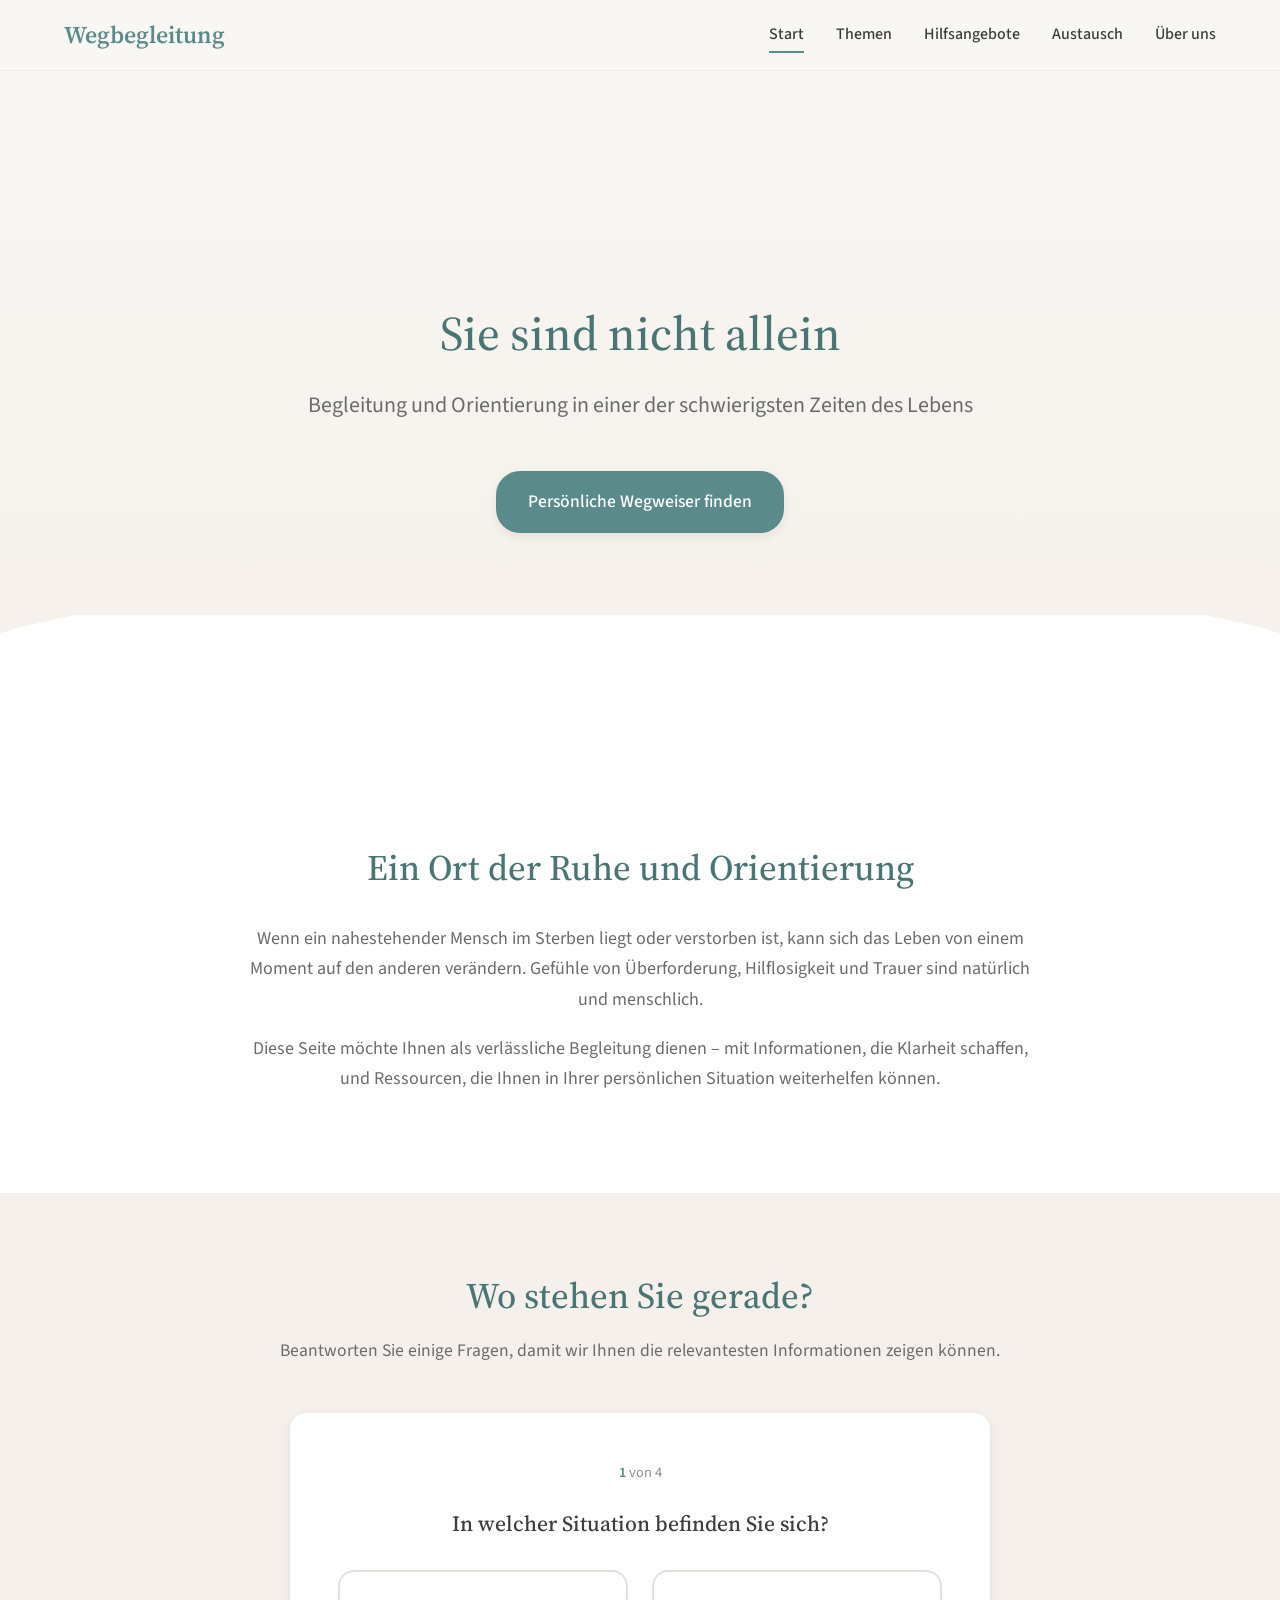
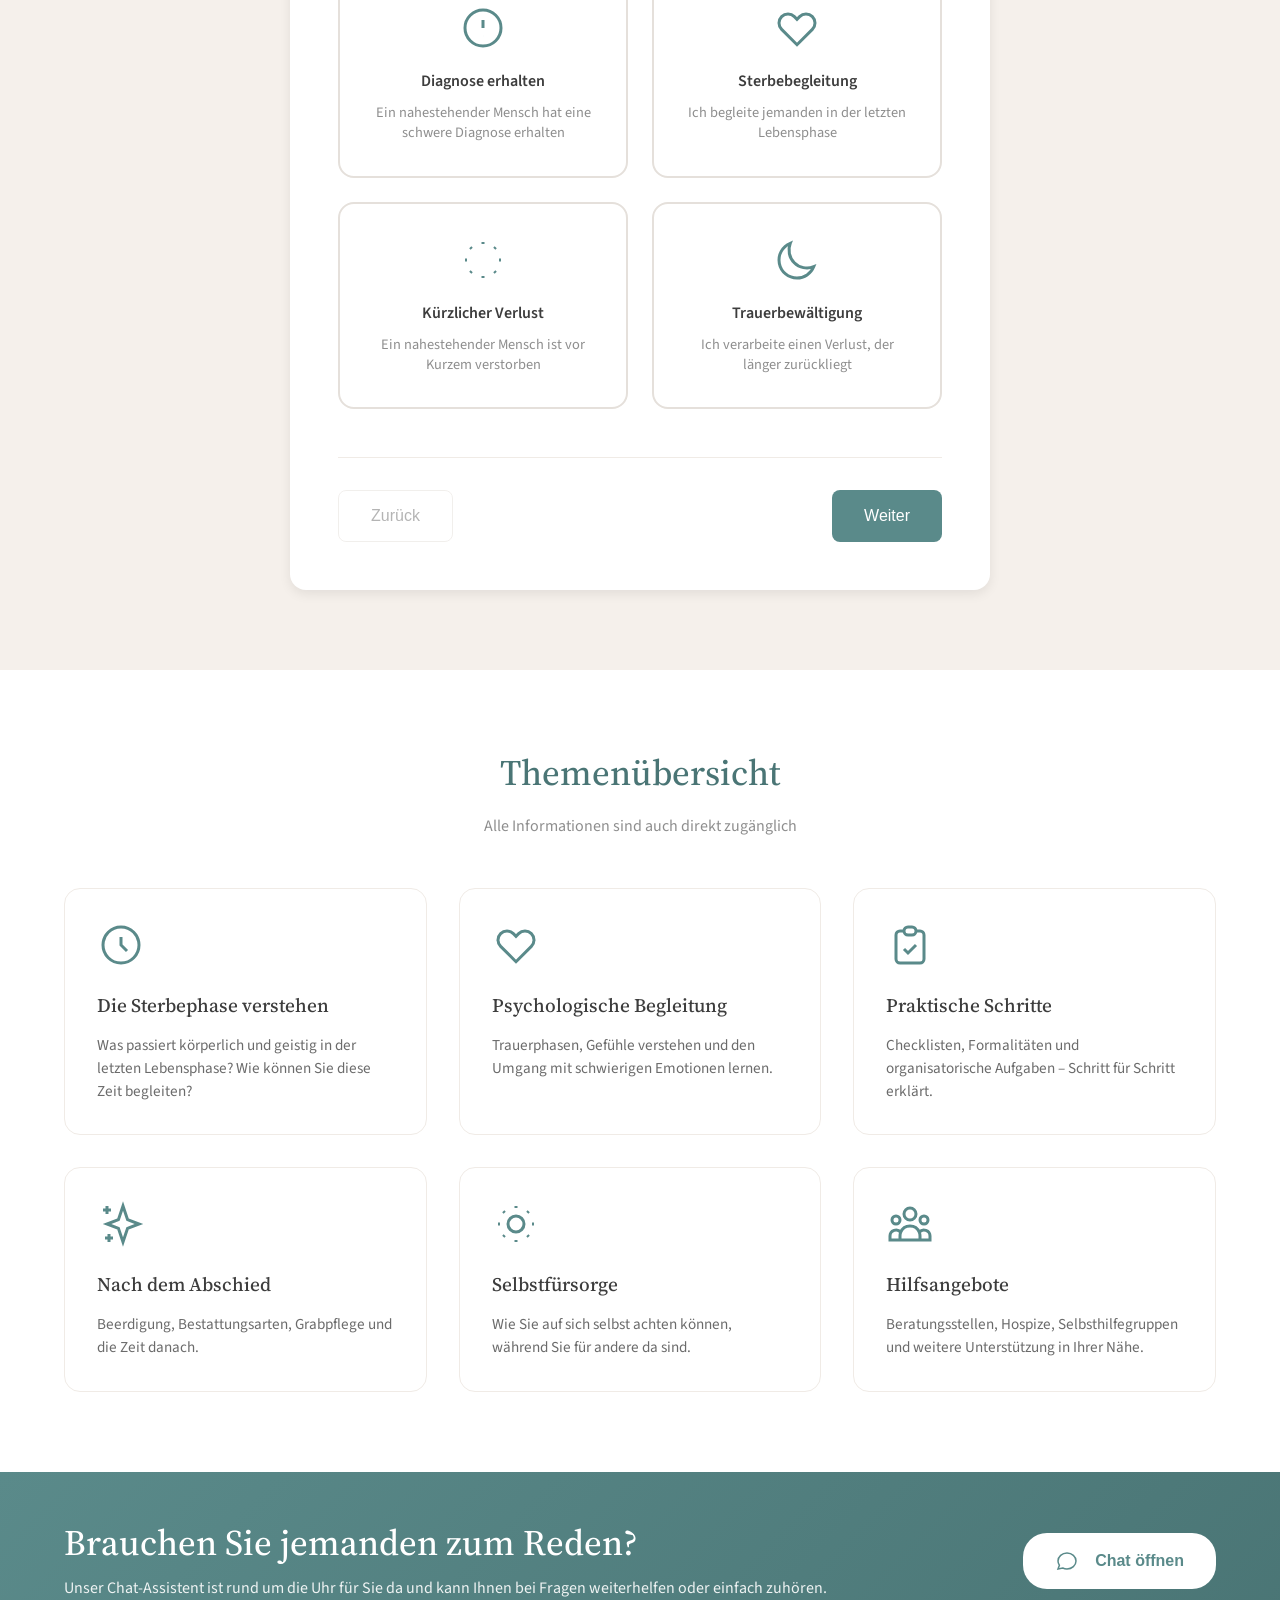
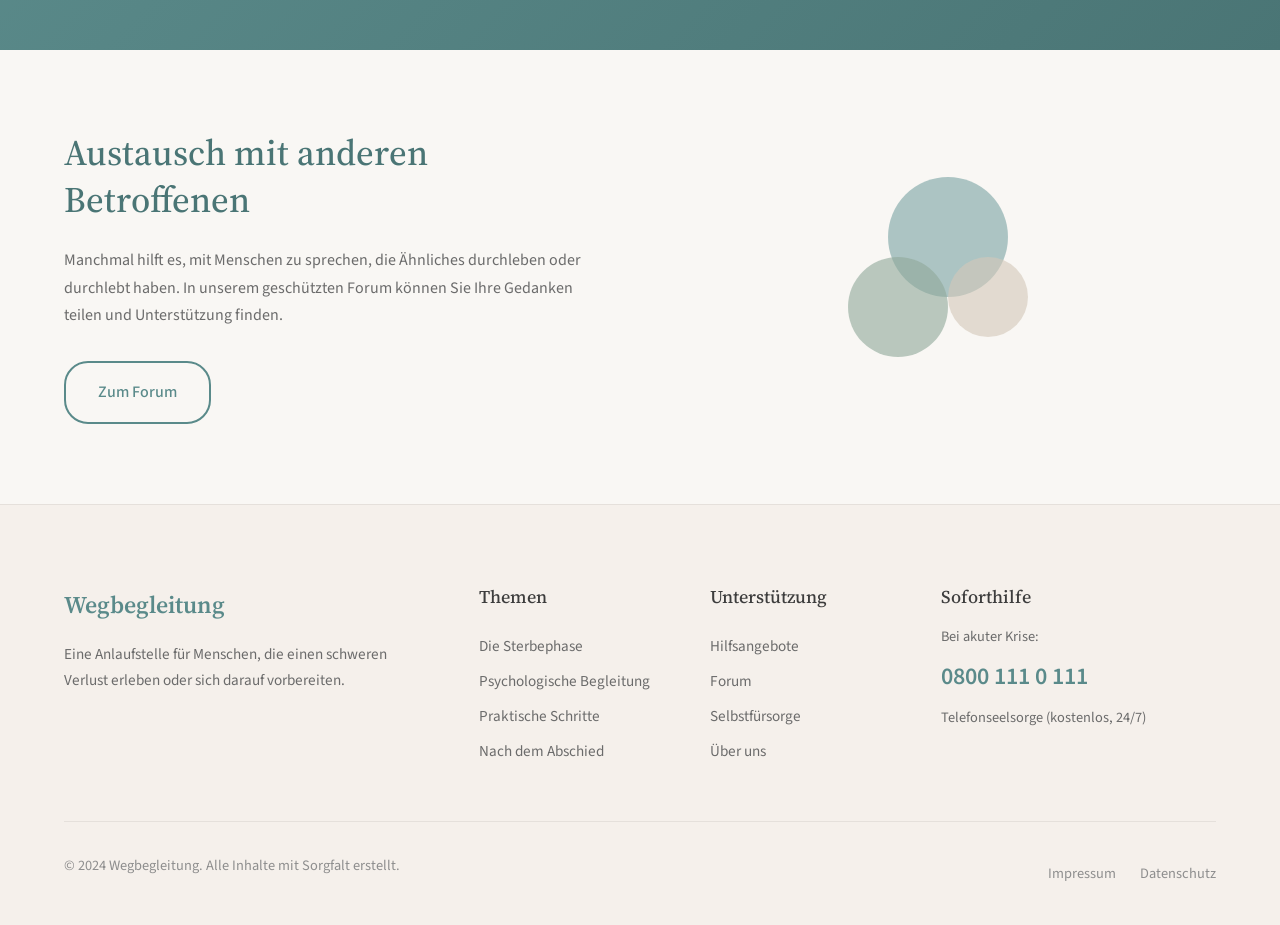
==== index.html @ 27ac0bc0 "Implementiere Wegbegleitung - Informationsportal für Trauer und Sterbebegleitung Erstelle vollständi" ====
<!DOCTYPE html>
<html lang="de">
<head>
    <meta charset="UTF-8">
    <meta name="viewport" content="width=device-width, initial-scale=1.0">
    <title>Wegbegleitung - Unterstützung in Zeiten des Abschieds</title>
    <link rel="stylesheet" href="css/style.css">
    <link rel="preconnect" href="https://fonts.googleapis.com">
    <link rel="preconnect" href="https://fonts.gstatic.com" crossorigin>
    <link href="https://fonts.googleapis.com/css2?family=Source+Sans+3:wght@300;400;500;600&family=Source+Serif+4:wght@400;500;600&display=swap" rel="stylesheet">
</head>
<body>
    <!-- Navigation -->
    <nav class="main-nav" id="mainNav">
        <div class="nav-container">
            <a href="index.html" class="nav-logo">
                <span class="logo-text">Wegbegleitung</span>
            </a>
            <button class="nav-toggle" id="navToggle" aria-label="Menü öffnen">
                <span></span>
                <span></span>
                <span></span>
            </button>
            <ul class="nav-menu" id="navMenu">
                <li><a href="index.html" class="active">Start</a></li>
                <li class="dropdown">
                    <a href="#" class="dropdown-toggle">Themen</a>
                    <ul class="dropdown-menu">
                        <li><a href="pages/sterbephase.html">Die Sterbephase verstehen</a></li>
                        <li><a href="pages/psychologie.html">Psychologische Begleitung</a></li>
                        <li><a href="pages/praktisches.html">Praktische Schritte</a></li>
                        <li><a href="pages/nach-dem-tod.html">Nach dem Abschied</a></li>
                        <li><a href="pages/selbstfuersorge.html">Selbstfürsorge</a></li>
                    </ul>
                </li>
                <li><a href="pages/ressourcen.html">Hilfsangebote</a></li>
                <li><a href="pages/forum.html">Austausch</a></li>
                <li><a href="pages/ueber-uns.html">Über uns</a></li>
            </ul>
        </div>
    </nav>

    <!-- Hero Section -->
    <header class="hero">
        <div class="hero-content">
            <h1>Sie sind nicht allein</h1>
            <p class="hero-subtitle">Begleitung und Orientierung in einer der schwierigsten Zeiten des Lebens</p>
            <a href="#fragebogen" class="cta-button">Persönliche Wegweiser finden</a>
        </div>
        <div class="hero-visual">
            <div class="gentle-wave"></div>
        </div>
    </header>

    <!-- Introduction -->
    <section class="intro-section">
        <div class="container">
            <div class="intro-content">
                <h2>Ein Ort der Ruhe und Orientierung</h2>
                <p>
                    Wenn ein nahestehender Mensch im Sterben liegt oder verstorben ist,
                    kann sich das Leben von einem Moment auf den anderen verändern.
                    Gefühle von Überforderung, Hilflosigkeit und Trauer sind natürlich und menschlich.
                </p>
                <p>
                    Diese Seite möchte Ihnen als verlässliche Begleitung dienen –
                    mit Informationen, die Klarheit schaffen, und Ressourcen,
                    die Ihnen in Ihrer persönlichen Situation weiterhelfen können.
                </p>
            </div>
        </div>
    </section>

    <!-- Questionnaire Section -->
    <section class="questionnaire-section" id="fragebogen">
        <div class="container">
            <div class="questionnaire-intro">
                <h2>Wo stehen Sie gerade?</h2>
                <p>Beantworten Sie einige Fragen, damit wir Ihnen die relevantesten Informationen zeigen können.</p>
            </div>

            <div class="questionnaire-container">
                <form id="needsQuestionnaire" class="questionnaire">
                    <!-- Step 1: Current Situation -->
                    <div class="question-step active" data-step="1">
                        <div class="step-indicator">
                            <span class="current">1</span> von <span class="total">4</span>
                        </div>
                        <h3>In welcher Situation befinden Sie sich?</h3>
                        <div class="options-grid">
                            <label class="option-card">
                                <input type="radio" name="situation" value="diagnosis" required>
                                <span class="option-content">
                                    <span class="option-icon">
                                        <svg viewBox="0 0 24 24" fill="none" stroke="currentColor" stroke-width="1.5">
                                            <path d="M12 8v4m0 4h.01M21 12a9 9 0 11-18 0 9 9 0 0118 0z"/>
                                        </svg>
                                    </span>
                                    <span class="option-title">Diagnose erhalten</span>
                                    <span class="option-desc">Ein nahestehender Mensch hat eine schwere Diagnose erhalten</span>
                                </span>
                            </label>
                            <label class="option-card">
                                <input type="radio" name="situation" value="dying">
                                <span class="option-content">
                                    <span class="option-icon">
                                        <svg viewBox="0 0 24 24" fill="none" stroke="currentColor" stroke-width="1.5">
                                            <path d="M4.318 6.318a4.5 4.5 0 000 6.364L12 20.364l7.682-7.682a4.5 4.5 0 00-6.364-6.364L12 7.636l-1.318-1.318a4.5 4.5 0 00-6.364 0z"/>
                                        </svg>
                                    </span>
                                    <span class="option-title">Sterbebegleitung</span>
                                    <span class="option-desc">Ich begleite jemanden in der letzten Lebensphase</span>
                                </span>
                            </label>
                            <label class="option-card">
                                <input type="radio" name="situation" value="recent-death">
                                <span class="option-content">
                                    <span class="option-icon">
                                        <svg viewBox="0 0 24 24" fill="none" stroke="currentColor" stroke-width="1.5">
                                            <path d="M12 3v1m0 16v1m9-9h-1M4 12H3m15.364 6.364l-.707-.707M6.343 6.343l-.707-.707m12.728 0l-.707.707M6.343 17.657l-.707.707"/>
                                        </svg>
                                    </span>
                                    <span class="option-title">Kürzlicher Verlust</span>
                                    <span class="option-desc">Ein nahestehender Mensch ist vor Kurzem verstorben</span>
                                </span>
                            </label>
                            <label class="option-card">
                                <input type="radio" name="situation" value="grief">
                                <span class="option-content">
                                    <span class="option-icon">
                                        <svg viewBox="0 0 24 24" fill="none" stroke="currentColor" stroke-width="1.5">
                                            <path d="M20.354 15.354A9 9 0 018.646 3.646 9.003 9.003 0 0012 21a9.003 9.003 0 008.354-5.646z"/>
                                        </svg>
                                    </span>
                                    <span class="option-title">Trauerbewältigung</span>
                                    <span class="option-desc">Ich verarbeite einen Verlust, der länger zurückliegt</span>
                                </span>
                            </label>
                        </div>
                    </div>

                    <!-- Step 2: Relationship -->
                    <div class="question-step" data-step="2">
                        <div class="step-indicator">
                            <span class="current">2</span> von <span class="total">4</span>
                        </div>
                        <h3>In welcher Beziehung stehen oder standen Sie zu der Person?</h3>
                        <div class="options-list">
                            <label class="option-item">
                                <input type="radio" name="relationship" value="parent" required>
                                <span>Elternteil</span>
                            </label>
                            <label class="option-item">
                                <input type="radio" name="relationship" value="partner">
                                <span>Partner/Partnerin</span>
                            </label>
                            <label class="option-item">
                                <input type="radio" name="relationship" value="child">
                                <span>Kind</span>
                            </label>
                            <label class="option-item">
                                <input type="radio" name="relationship" value="sibling">
                                <span>Geschwister</span>
                            </label>
                            <label class="option-item">
                                <input type="radio" name="relationship" value="friend">
                                <span>Freund/Freundin</span>
                            </label>
                            <label class="option-item">
                                <input type="radio" name="relationship" value="other">
                                <span>Andere Beziehung</span>
                            </label>
                        </div>
                    </div>

                    <!-- Step 3: Needs -->
                    <div class="question-step" data-step="3">
                        <div class="step-indicator">
                            <span class="current">3</span> von <span class="total">4</span>
                        </div>
                        <h3>Was beschäftigt Sie am meisten?</h3>
                        <p class="question-hint">Mehrfachauswahl möglich</p>
                        <div class="options-list">
                            <label class="option-item checkbox">
                                <input type="checkbox" name="needs" value="understanding">
                                <span>Ich möchte verstehen, was medizinisch passiert</span>
                            </label>
                            <label class="option-item checkbox">
                                <input type="checkbox" name="needs" value="emotional">
                                <span>Ich brauche emotionale Unterstützung</span>
                            </label>
                            <label class="option-item checkbox">
                                <input type="checkbox" name="needs" value="practical">
                                <span>Ich suche praktische Informationen (Formalitäten, Organisation)</span>
                            </label>
                            <label class="option-item checkbox">
                                <input type="checkbox" name="needs" value="communication">
                                <span>Ich weiß nicht, wie ich mit anderen darüber sprechen soll</span>
                            </label>
                            <label class="option-item checkbox">
                                <input type="checkbox" name="needs" value="self-care">
                                <span>Ich vergesse, auf mich selbst zu achten</span>
                            </label>
                            <label class="option-item checkbox">
                                <input type="checkbox" name="needs" value="resources">
                                <span>Ich suche professionelle Hilfsangebote</span>
                            </label>
                        </div>
                    </div>

                    <!-- Step 4: Support Preference -->
                    <div class="question-step" data-step="4">
                        <div class="step-indicator">
                            <span class="current">4</span> von <span class="total">4</span>
                        </div>
                        <h3>Wie möchten Sie Unterstützung erhalten?</h3>
                        <div class="options-list">
                            <label class="option-item">
                                <input type="radio" name="support-type" value="reading" required>
                                <span>Ich lese lieber in Ruhe für mich</span>
                            </label>
                            <label class="option-item">
                                <input type="radio" name="support-type" value="exchange">
                                <span>Ich möchte mich mit anderen Betroffenen austauschen</span>
                            </label>
                            <label class="option-item">
                                <input type="radio" name="support-type" value="professional">
                                <span>Ich suche professionelle Beratung</span>
                            </label>
                            <label class="option-item">
                                <input type="radio" name="support-type" value="mixed">
                                <span>Eine Mischung aus allem</span>
                            </label>
                        </div>
                    </div>

                    <!-- Navigation Buttons -->
                    <div class="questionnaire-nav">
                        <button type="button" class="btn-prev" id="prevBtn" disabled>Zurück</button>
                        <button type="button" class="btn-next" id="nextBtn">Weiter</button>
                        <button type="submit" class="btn-submit" id="submitBtn" style="display: none;">Ergebnisse anzeigen</button>
                    </div>
                </form>

                <!-- Results Preview -->
                <div class="questionnaire-results" id="questionnaireResults" style="display: none;">
                    <h3>Ihre persönlichen Empfehlungen</h3>
                    <div class="results-content" id="resultsContent">
                        <!-- Filled by JavaScript -->
                    </div>
                    <button class="btn-restart" id="restartBtn">Fragebogen erneut starten</button>
                </div>
            </div>
        </div>
    </section>

    <!-- Quick Access Topics -->
    <section class="topics-section">
        <div class="container">
            <h2>Themenübersicht</h2>
            <p class="section-intro">Alle Informationen sind auch direkt zugänglich</p>

            <div class="topics-grid">
                <a href="pages/sterbephase.html" class="topic-card">
                    <div class="topic-icon">
                        <svg viewBox="0 0 24 24" fill="none" stroke="currentColor" stroke-width="1.5">
                            <path d="M12 8v4l3 3m6-3a9 9 0 11-18 0 9 9 0 0118 0z"/>
                        </svg>
                    </div>
                    <h3>Die Sterbephase verstehen</h3>
                    <p>Was passiert körperlich und geistig in der letzten Lebensphase? Wie können Sie diese Zeit begleiten?</p>
                </a>

                <a href="pages/psychologie.html" class="topic-card">
                    <div class="topic-icon">
                        <svg viewBox="0 0 24 24" fill="none" stroke="currentColor" stroke-width="1.5">
                            <path d="M4.318 6.318a4.5 4.5 0 000 6.364L12 20.364l7.682-7.682a4.5 4.5 0 00-6.364-6.364L12 7.636l-1.318-1.318a4.5 4.5 0 00-6.364 0z"/>
                        </svg>
                    </div>
                    <h3>Psychologische Begleitung</h3>
                    <p>Trauerphasen, Gefühle verstehen und den Umgang mit schwierigen Emotionen lernen.</p>
                </a>

                <a href="pages/praktisches.html" class="topic-card">
                    <div class="topic-icon">
                        <svg viewBox="0 0 24 24" fill="none" stroke="currentColor" stroke-width="1.5">
                            <path d="M9 5H7a2 2 0 00-2 2v12a2 2 0 002 2h10a2 2 0 002-2V7a2 2 0 00-2-2h-2M9 5a2 2 0 002 2h2a2 2 0 002-2M9 5a2 2 0 012-2h2a2 2 0 012 2m-6 9l2 2 4-4"/>
                        </svg>
                    </div>
                    <h3>Praktische Schritte</h3>
                    <p>Checklisten, Formalitäten und organisatorische Aufgaben – Schritt für Schritt erklärt.</p>
                </a>

                <a href="pages/nach-dem-tod.html" class="topic-card">
                    <div class="topic-icon">
                        <svg viewBox="0 0 24 24" fill="none" stroke="currentColor" stroke-width="1.5">
                            <path d="M5 3v4M3 5h4M6 17v4m-2-2h4m5-16l2.286 6.857L21 12l-5.714 2.143L13 21l-2.286-6.857L5 12l5.714-2.143L13 3z"/>
                        </svg>
                    </div>
                    <h3>Nach dem Abschied</h3>
                    <p>Beerdigung, Bestattungsarten, Grabpflege und die Zeit danach.</p>
                </a>

                <a href="pages/selbstfuersorge.html" class="topic-card">
                    <div class="topic-icon">
                        <svg viewBox="0 0 24 24" fill="none" stroke="currentColor" stroke-width="1.5">
                            <path d="M12 3v1m0 16v1m9-9h-1M4 12H3m15.364 6.364l-.707-.707M6.343 6.343l-.707-.707m12.728 0l-.707.707M6.343 17.657l-.707.707M16 12a4 4 0 11-8 0 4 4 0 018 0z"/>
                        </svg>
                    </div>
                    <h3>Selbstfürsorge</h3>
                    <p>Wie Sie auf sich selbst achten können, während Sie für andere da sind.</p>
                </a>

                <a href="pages/ressourcen.html" class="topic-card">
                    <div class="topic-icon">
                        <svg viewBox="0 0 24 24" fill="none" stroke="currentColor" stroke-width="1.5">
                            <path d="M17 20h5v-2a3 3 0 00-5.356-1.857M17 20H7m10 0v-2c0-.656-.126-1.283-.356-1.857M7 20H2v-2a3 3 0 015.356-1.857M7 20v-2c0-.656.126-1.283.356-1.857m0 0a5.002 5.002 0 019.288 0M15 7a3 3 0 11-6 0 3 3 0 016 0zm6 3a2 2 0 11-4 0 2 2 0 014 0zM7 10a2 2 0 11-4 0 2 2 0 014 0z"/>
                        </svg>
                    </div>
                    <h3>Hilfsangebote</h3>
                    <p>Beratungsstellen, Hospize, Selbsthilfegruppen und weitere Unterstützung in Ihrer Nähe.</p>
                </a>
            </div>
        </div>
    </section>

    <!-- Support Banner -->
    <section class="support-banner">
        <div class="container">
            <div class="banner-content">
                <div class="banner-text">
                    <h2>Brauchen Sie jemanden zum Reden?</h2>
                    <p>Unser Chat-Assistent ist rund um die Uhr für Sie da und kann Ihnen bei Fragen weiterhelfen oder einfach zuhören.</p>
                </div>
                <button class="chat-trigger" id="openChat">
                    <svg viewBox="0 0 24 24" fill="none" stroke="currentColor" stroke-width="1.5">
                        <path d="M8 12h.01M12 12h.01M16 12h.01M21 12c0 4.418-4.03 8-9 8a9.863 9.863 0 01-4.255-.949L3 20l1.395-3.72C3.512 15.042 3 13.574 3 12c0-4.418 4.03-8 9-8s9 3.582 9 8z"/>
                    </svg>
                    Chat öffnen
                </button>
            </div>
        </div>
    </section>

    <!-- Community Section -->
    <section class="community-section">
        <div class="container">
            <div class="community-content">
                <div class="community-text">
                    <h2>Austausch mit anderen Betroffenen</h2>
                    <p>
                        Manchmal hilft es, mit Menschen zu sprechen, die Ähnliches durchleben oder durchlebt haben.
                        In unserem geschützten Forum können Sie Ihre Gedanken teilen und Unterstützung finden.
                    </p>
                    <a href="pages/forum.html" class="btn-secondary">Zum Forum</a>
                </div>
                <div class="community-visual">
                    <div class="visual-circles">
                        <div class="circle c1"></div>
                        <div class="circle c2"></div>
                        <div class="circle c3"></div>
                    </div>
                </div>
            </div>
        </div>
    </section>

    <!-- Footer -->
    <footer class="main-footer">
        <div class="container">
            <div class="footer-grid">
                <div class="footer-brand">
                    <span class="footer-logo">Wegbegleitung</span>
                    <p>Eine Anlaufstelle für Menschen, die einen schweren Verlust erleben oder sich darauf vorbereiten.</p>
                </div>
                <div class="footer-links">
                    <h4>Themen</h4>
                    <ul>
                        <li><a href="pages/sterbephase.html">Die Sterbephase</a></li>
                        <li><a href="pages/psychologie.html">Psychologische Begleitung</a></li>
                        <li><a href="pages/praktisches.html">Praktische Schritte</a></li>
                        <li><a href="pages/nach-dem-tod.html">Nach dem Abschied</a></li>
                    </ul>
                </div>
                <div class="footer-links">
                    <h4>Unterstützung</h4>
                    <ul>
                        <li><a href="pages/ressourcen.html">Hilfsangebote</a></li>
                        <li><a href="pages/forum.html">Forum</a></li>
                        <li><a href="pages/selbstfuersorge.html">Selbstfürsorge</a></li>
                        <li><a href="pages/ueber-uns.html">Über uns</a></li>
                    </ul>
                </div>
                <div class="footer-emergency">
                    <h4>Soforthilfe</h4>
                    <p>Bei akuter Krise:</p>
                    <a href="tel:08001110111" class="emergency-number">0800 111 0 111</a>
                    <p class="emergency-note">Telefonseelsorge (kostenlos, 24/7)</p>
                </div>
            </div>
            <div class="footer-bottom">
                <p>&copy; 2024 Wegbegleitung. Alle Inhalte mit Sorgfalt erstellt.</p>
                <div class="footer-legal">
                    <a href="pages/impressum.html">Impressum</a>
                    <a href="pages/datenschutz.html">Datenschutz</a>
                </div>
            </div>
        </div>
    </footer>

    <!-- Chat Widget -->
    <div class="chat-widget" id="chatWidget">
        <div class="chat-header">
            <span>Chat-Assistenz</span>
            <button class="chat-close" id="closeChat">&times;</button>
        </div>
        <div class="chat-messages" id="chatMessages">
            <div class="chat-message bot">
                <p>Willkommen. Ich bin hier, um Ihnen zu helfen. Sie können mir Fragen stellen oder einfach erzählen, was Sie beschäftigt.</p>
            </div>
        </div>
        <div class="chat-input-area">
            <input type="text" id="chatInput" placeholder="Schreiben Sie hier..." aria-label="Nachricht eingeben">
            <button id="sendMessage" aria-label="Nachricht senden">
                <svg viewBox="0 0 24 24" fill="none" stroke="currentColor" stroke-width="2">
                    <path d="M22 2L11 13M22 2l-7 20-4-9-9-4 20-7z"/>
                </svg>
            </button>
        </div>
    </div>

    <script src="js/main.js"></script>
</body>
</html>
---- css/style.css ----
/* ==========================================
   Wegbegleitung - Stylesheet
   Eine beruhigende, klare Ästhetik
   ========================================== */

/* CSS Custom Properties */
:root {
    /* Colors - Warm, calming palette */
    --color-bg: #F9F7F4;
    --color-bg-warm: #F5F0EB;
    --color-bg-section: #FFFFFF;

    --color-primary: #5A8A8A;
    --color-primary-light: #7BA3A3;
    --color-primary-dark: #4A7575;

    --color-secondary: #E8E0D5;
    --color-secondary-dark: #D4C9BA;

    --color-accent: #8FA89A;
    --color-accent-light: #A8BDB0;

    --color-text: #3D3D3D;
    --color-text-light: #6B6B6B;
    --color-text-muted: #8E8E8E;

    --color-border: #E5E0DB;
    --color-border-light: #F0EBE6;

    /* Typography */
    --font-sans: 'Source Sans 3', -apple-system, BlinkMacSystemFont, sans-serif;
    --font-serif: 'Source Serif 4', Georgia, serif;

    /* Spacing */
    --spacing-xs: 0.5rem;
    --spacing-sm: 1rem;
    --spacing-md: 1.5rem;
    --spacing-lg: 2rem;
    --spacing-xl: 3rem;
    --spacing-2xl: 5rem;

    /* Border radius */
    --radius-sm: 4px;
    --radius-md: 8px;
    --radius-lg: 16px;
    --radius-xl: 24px;

    /* Shadows */
    --shadow-sm: 0 1px 3px rgba(0,0,0,0.08);
    --shadow-md: 0 4px 12px rgba(0,0,0,0.08);
    --shadow-lg: 0 8px 24px rgba(0,0,0,0.1);

    /* Transitions */
    --transition-fast: 150ms ease;
    --transition-base: 250ms ease;
    --transition-slow: 400ms ease;
}

/* Reset & Base */
*, *::before, *::after {
    box-sizing: border-box;
    margin: 0;
    padding: 0;
}

html {
    scroll-behavior: smooth;
    font-size: 16px;
}

body {
    font-family: var(--font-sans);
    font-weight: 400;
    line-height: 1.7;
    color: var(--color-text);
    background-color: var(--color-bg);
    -webkit-font-smoothing: antialiased;
    -moz-osx-font-smoothing: grayscale;
}

/* Typography */
h1, h2, h3, h4, h5, h6 {
    font-family: var(--font-serif);
    font-weight: 500;
    line-height: 1.3;
    color: var(--color-text);
}

h1 { font-size: clamp(2rem, 5vw, 3rem); }
h2 { font-size: clamp(1.5rem, 4vw, 2.25rem); }
h3 { font-size: clamp(1.25rem, 3vw, 1.5rem); }
h4 { font-size: 1.125rem; }

p {
    margin-bottom: 1em;
}

a {
    color: var(--color-primary);
    text-decoration: none;
    transition: color var(--transition-fast);
}

a:hover {
    color: var(--color-primary-dark);
}

/* Container */
.container {
    width: 100%;
    max-width: 1200px;
    margin: 0 auto;
    padding: 0 var(--spacing-md);
}

/* ==========================================
   Navigation
   ========================================== */
.main-nav {
    position: fixed;
    top: 0;
    left: 0;
    right: 0;
    z-index: 1000;
    background: rgba(249, 247, 244, 0.95);
    backdrop-filter: blur(10px);
    border-bottom: 1px solid var(--color-border-light);
    transition: box-shadow var(--transition-base);
}

.main-nav.scrolled {
    box-shadow: var(--shadow-sm);
}

.nav-container {
    max-width: 1200px;
    margin: 0 auto;
    padding: 0 var(--spacing-md);
    display: flex;
    align-items: center;
    justify-content: space-between;
    height: 70px;
}

.nav-logo {
    display: flex;
    align-items: center;
    gap: var(--spacing-xs);
}

.logo-text {
    font-family: var(--font-serif);
    font-size: 1.5rem;
    font-weight: 600;
    color: var(--color-primary);
}

.nav-menu {
    display: flex;
    align-items: center;
    gap: var(--spacing-lg);
    list-style: none;
}

.nav-menu a {
    color: var(--color-text);
    font-weight: 500;
    padding: var(--spacing-xs) 0;
    position: relative;
}

.nav-menu a::after {
    content: '';
    position: absolute;
    bottom: 0;
    left: 0;
    width: 0;
    height: 2px;
    background: var(--color-primary);
    transition: width var(--transition-base);
}

.nav-menu a:hover::after,
.nav-menu a.active::after {
    width: 100%;
}

/* Dropdown */
.dropdown {
    position: relative;
}

.dropdown-menu {
    position: absolute;
    top: 100%;
    left: 50%;
    transform: translateX(-50%) translateY(10px);
    background: white;
    border-radius: var(--radius-md);
    box-shadow: var(--shadow-lg);
    padding: var(--spacing-sm) 0;
    min-width: 220px;
    opacity: 0;
    visibility: hidden;
    transition: all var(--transition-base);
    list-style: none;
}

.dropdown:hover .dropdown-menu {
    opacity: 1;
    visibility: visible;
    transform: translateX(-50%) translateY(0);
}

.dropdown-menu li a {
    display: block;
    padding: var(--spacing-xs) var(--spacing-md);
    color: var(--color-text);
    font-size: 0.95rem;
}

.dropdown-menu li a:hover {
    background: var(--color-bg);
    color: var(--color-primary);
}

.dropdown-menu li a::after {
    display: none;
}

/* Mobile Navigation */
.nav-toggle {
    display: none;
    flex-direction: column;
    gap: 5px;
    background: none;
    border: none;
    cursor: pointer;
    padding: var(--spacing-xs);
}

.nav-toggle span {
    display: block;
    width: 24px;
    height: 2px;
    background: var(--color-text);
    transition: all var(--transition-fast);
}

@media (max-width: 768px) {
    .nav-toggle {
        display: flex;
    }

    .nav-menu {
        position: fixed;
        top: 70px;
        left: 0;
        right: 0;
        bottom: 0;
        background: var(--color-bg);
        flex-direction: column;
        padding: var(--spacing-lg);
        gap: var(--spacing-sm);
        transform: translateX(100%);
        transition: transform var(--transition-base);
    }

    .nav-menu.open {
        transform: translateX(0);
    }

    .dropdown-menu {
        position: static;
        transform: none;
        box-shadow: none;
        opacity: 1;
        visibility: visible;
        padding-left: var(--spacing-md);
        background: transparent;
    }
}

/* ==========================================
   Hero Section
   ========================================== */
.hero {
    min-height: 85vh;
    display: flex;
    flex-direction: column;
    justify-content: center;
    align-items: center;
    text-align: center;
    padding: calc(70px + var(--spacing-2xl)) var(--spacing-md) var(--spacing-2xl);
    position: relative;
    overflow: hidden;
    background: linear-gradient(180deg, var(--color-bg) 0%, var(--color-bg-warm) 100%);
}

.hero-content {
    position: relative;
    z-index: 1;
    max-width: 700px;
}

.hero h1 {
    margin-bottom: var(--spacing-md);
    color: var(--color-primary-dark);
}

.hero-subtitle {
    font-size: clamp(1.125rem, 2.5vw, 1.375rem);
    color: var(--color-text-light);
    margin-bottom: var(--spacing-xl);
    line-height: 1.6;
}

.cta-button {
    display: inline-block;
    background: var(--color-primary);
    color: white;
    padding: var(--spacing-sm) var(--spacing-lg);
    border-radius: var(--radius-xl);
    font-weight: 500;
    font-size: 1.1rem;
    transition: all var(--transition-base);
    box-shadow: var(--shadow-md);
}

.cta-button:hover {
    background: var(--color-primary-dark);
    color: white;
    transform: translateY(-2px);
    box-shadow: var(--shadow-lg);
}

/* Hero Visual Element */
.hero-visual {
    position: absolute;
    bottom: 0;
    left: 0;
    right: 0;
    height: 150px;
    overflow: hidden;
}

.gentle-wave {
    position: absolute;
    bottom: -10px;
    left: -5%;
    right: -5%;
    height: 200px;
    background: var(--color-bg-section);
    border-radius: 50% 50% 0 0;
}

/* ==========================================
   Introduction Section
   ========================================== */
.intro-section {
    padding: var(--spacing-2xl) 0;
    background: var(--color-bg-section);
}

.intro-content {
    max-width: 800px;
    margin: 0 auto;
    text-align: center;
}

.intro-content h2 {
    margin-bottom: var(--spacing-lg);
    color: var(--color-primary-dark);
}

.intro-content p {
    font-size: 1.125rem;
    color: var(--color-text-light);
}

/* ==========================================
   Questionnaire Section
   ========================================== */
.questionnaire-section {
    padding: var(--spacing-2xl) 0;
    background: var(--color-bg-warm);
}

.questionnaire-intro {
    text-align: center;
    margin-bottom: var(--spacing-xl);
}

.questionnaire-intro h2 {
    margin-bottom: var(--spacing-sm);
    color: var(--color-primary-dark);
}

.questionnaire-intro p {
    color: var(--color-text-light);
    font-size: 1.1rem;
}

.questionnaire-container {
    max-width: 700px;
    margin: 0 auto;
}

.questionnaire {
    background: white;
    border-radius: var(--radius-lg);
    padding: var(--spacing-xl);
    box-shadow: var(--shadow-md);
}

.question-step {
    display: none;
}

.question-step.active {
    display: block;
    animation: fadeIn var(--transition-slow);
}

@keyframes fadeIn {
    from { opacity: 0; transform: translateY(10px); }
    to { opacity: 1; transform: translateY(0); }
}

.step-indicator {
    text-align: center;
    color: var(--color-text-muted);
    font-size: 0.9rem;
    margin-bottom: var(--spacing-md);
}

.step-indicator .current {
    color: var(--color-primary);
    font-weight: 600;
}

.question-step h3 {
    text-align: center;
    margin-bottom: var(--spacing-lg);
    font-size: 1.35rem;
}

.question-hint {
    text-align: center;
    color: var(--color-text-muted);
    font-size: 0.9rem;
    margin-top: calc(-1 * var(--spacing-sm));
    margin-bottom: var(--spacing-md);
}

/* Option Cards (for Step 1) */
.options-grid {
    display: grid;
    grid-template-columns: repeat(2, 1fr);
    gap: var(--spacing-md);
}

@media (max-width: 600px) {
    .options-grid {
        grid-template-columns: 1fr;
    }
}

.option-card {
    cursor: pointer;
}

.option-card input {
    position: absolute;
    opacity: 0;
    pointer-events: none;
}

.option-content {
    display: flex;
    flex-direction: column;
    align-items: center;
    text-align: center;
    padding: var(--spacing-lg);
    border: 2px solid var(--color-border);
    border-radius: var(--radius-lg);
    transition: all var(--transition-base);
}

.option-card:hover .option-content {
    border-color: var(--color-primary-light);
    background: var(--color-bg);
}

.option-card input:checked + .option-content {
    border-color: var(--color-primary);
    background: rgba(90, 138, 138, 0.08);
}

.option-icon {
    width: 48px;
    height: 48px;
    margin-bottom: var(--spacing-sm);
    color: var(--color-primary);
}

.option-icon svg {
    width: 100%;
    height: 100%;
}

.option-title {
    font-weight: 600;
    margin-bottom: var(--spacing-xs);
    color: var(--color-text);
}

.option-desc {
    font-size: 0.9rem;
    color: var(--color-text-muted);
    line-height: 1.4;
}

/* Option List (for other steps) */
.options-list {
    display: flex;
    flex-direction: column;
    gap: var(--spacing-sm);
}

.option-item {
    display: flex;
    align-items: center;
    gap: var(--spacing-sm);
    padding: var(--spacing-sm) var(--spacing-md);
    border: 2px solid var(--color-border);
    border-radius: var(--radius-md);
    cursor: pointer;
    transition: all var(--transition-base);
}

.option-item:hover {
    border-color: var(--color-primary-light);
    background: var(--color-bg);
}

.option-item input {
    width: 20px;
    height: 20px;
    accent-color: var(--color-primary);
}

.option-item input:checked ~ span {
    color: var(--color-primary-dark);
    font-weight: 500;
}

.option-item span {
    flex: 1;
    color: var(--color-text);
}

/* Questionnaire Navigation */
.questionnaire-nav {
    display: flex;
    justify-content: space-between;
    margin-top: var(--spacing-xl);
    padding-top: var(--spacing-lg);
    border-top: 1px solid var(--color-border-light);
}

.btn-prev, .btn-next, .btn-submit {
    padding: var(--spacing-sm) var(--spacing-lg);
    border-radius: var(--radius-md);
    font-weight: 500;
    font-size: 1rem;
    cursor: pointer;
    transition: all var(--transition-base);
    border: none;
}

.btn-prev {
    background: transparent;
    color: var(--color-text-light);
    border: 1px solid var(--color-border);
}

.btn-prev:hover:not(:disabled) {
    background: var(--color-bg);
    color: var(--color-text);
}

.btn-prev:disabled {
    opacity: 0.5;
    cursor: not-allowed;
}

.btn-next, .btn-submit {
    background: var(--color-primary);
    color: white;
}

.btn-next:hover, .btn-submit:hover {
    background: var(--color-primary-dark);
}

/* Questionnaire Results */
.questionnaire-results {
    background: white;
    border-radius: var(--radius-lg);
    padding: var(--spacing-xl);
    box-shadow: var(--shadow-md);
}

.questionnaire-results h3 {
    text-align: center;
    margin-bottom: var(--spacing-lg);
    color: var(--color-primary-dark);
}

.results-content {
    display: flex;
    flex-direction: column;
    gap: var(--spacing-md);
}

.result-card {
    display: flex;
    gap: var(--spacing-md);
    padding: var(--spacing-md);
    background: var(--color-bg);
    border-radius: var(--radius-md);
    border-left: 4px solid var(--color-primary);
    transition: all var(--transition-base);
}

.result-card:hover {
    background: var(--color-bg-warm);
    transform: translateX(4px);
}

.result-card .result-icon {
    width: 40px;
    height: 40px;
    color: var(--color-primary);
    flex-shrink: 0;
}

.result-card .result-text h4 {
    margin-bottom: var(--spacing-xs);
}

.result-card .result-text p {
    font-size: 0.95rem;
    color: var(--color-text-light);
    margin: 0;
}

.result-card .result-text a {
    display: inline-block;
    margin-top: var(--spacing-xs);
    font-weight: 500;
}

.btn-restart {
    display: block;
    margin: var(--spacing-lg) auto 0;
    padding: var(--spacing-sm) var(--spacing-lg);
    background: transparent;
    color: var(--color-text-light);
    border: 1px solid var(--color-border);
    border-radius: var(--radius-md);
    cursor: pointer;
    transition: all var(--transition-base);
}

.btn-restart:hover {
    background: var(--color-bg);
    color: var(--color-text);
}

/* ==========================================
   Topics Section
   ========================================== */
.topics-section {
    padding: var(--spacing-2xl) 0;
    background: var(--color-bg-section);
}

.topics-section h2 {
    text-align: center;
    margin-bottom: var(--spacing-sm);
    color: var(--color-primary-dark);
}

.section-intro {
    text-align: center;
    color: var(--color-text-muted);
    margin-bottom: var(--spacing-xl);
}

.topics-grid {
    display: grid;
    grid-template-columns: repeat(3, 1fr);
    gap: var(--spacing-lg);
}

@media (max-width: 900px) {
    .topics-grid {
        grid-template-columns: repeat(2, 1fr);
    }
}

@media (max-width: 600px) {
    .topics-grid {
        grid-template-columns: 1fr;
    }
}

.topic-card {
    display: block;
    padding: var(--spacing-lg);
    background: white;
    border-radius: var(--radius-lg);
    border: 1px solid var(--color-border-light);
    transition: all var(--transition-base);
}

.topic-card:hover {
    transform: translateY(-4px);
    box-shadow: var(--shadow-lg);
    border-color: var(--color-primary-light);
}

.topic-icon {
    width: 48px;
    height: 48px;
    margin-bottom: var(--spacing-md);
    color: var(--color-primary);
}

.topic-icon svg {
    width: 100%;
    height: 100%;
}

.topic-card h3 {
    margin-bottom: var(--spacing-sm);
    font-size: 1.2rem;
    color: var(--color-text);
    transition: color var(--transition-fast);
}

.topic-card:hover h3 {
    color: var(--color-primary);
}

.topic-card p {
    font-size: 0.95rem;
    color: var(--color-text-light);
    margin: 0;
    line-height: 1.5;
}

/* ==========================================
   Support Banner
   ========================================== */
.support-banner {
    padding: var(--spacing-xl) 0;
    background: linear-gradient(135deg, var(--color-primary) 0%, var(--color-primary-dark) 100%);
}

.banner-content {
    display: flex;
    align-items: center;
    justify-content: space-between;
    gap: var(--spacing-lg);
}

@media (max-width: 768px) {
    .banner-content {
        flex-direction: column;
        text-align: center;
    }
}

.banner-text h2 {
    color: white;
    margin-bottom: var(--spacing-xs);
}

.banner-text p {
    color: rgba(255, 255, 255, 0.9);
    margin: 0;
}

.chat-trigger {
    display: flex;
    align-items: center;
    gap: var(--spacing-sm);
    padding: var(--spacing-sm) var(--spacing-lg);
    background: white;
    color: var(--color-primary);
    border: none;
    border-radius: var(--radius-xl);
    font-weight: 600;
    font-size: 1rem;
    cursor: pointer;
    transition: all var(--transition-base);
    white-space: nowrap;
}

.chat-trigger svg {
    width: 24px;
    height: 24px;
}

.chat-trigger:hover {
    transform: scale(1.05);
    box-shadow: var(--shadow-lg);
}

/* ==========================================
   Community Section
   ========================================== */
.community-section {
    padding: var(--spacing-2xl) 0;
    background: var(--color-bg);
}

.community-content {
    display: grid;
    grid-template-columns: 1fr 1fr;
    gap: var(--spacing-2xl);
    align-items: center;
}

@media (max-width: 768px) {
    .community-content {
        grid-template-columns: 1fr;
        text-align: center;
    }
}

.community-text h2 {
    margin-bottom: var(--spacing-md);
    color: var(--color-primary-dark);
}

.community-text p {
    color: var(--color-text-light);
    margin-bottom: var(--spacing-lg);
}

.btn-secondary {
    display: inline-block;
    padding: var(--spacing-sm) var(--spacing-lg);
    background: transparent;
    color: var(--color-primary);
    border: 2px solid var(--color-primary);
    border-radius: var(--radius-xl);
    font-weight: 500;
    transition: all var(--transition-base);
}

.btn-secondary:hover {
    background: var(--color-primary);
    color: white;
}

/* Visual Circles */
.community-visual {
    display: flex;
    justify-content: center;
    align-items: center;
}

.visual-circles {
    position: relative;
    width: 200px;
    height: 200px;
}

.circle {
    position: absolute;
    border-radius: 50%;
    opacity: 0.6;
}

.c1 {
    width: 120px;
    height: 120px;
    background: var(--color-primary-light);
    top: 0;
    left: 20%;
}

.c2 {
    width: 100px;
    height: 100px;
    background: var(--color-accent);
    bottom: 10%;
    left: 0;
}

.c3 {
    width: 80px;
    height: 80px;
    background: var(--color-secondary-dark);
    bottom: 20%;
    right: 10%;
}

/* ==========================================
   Footer
   ========================================== */
.main-footer {
    background: var(--color-bg-warm);
    padding: var(--spacing-2xl) 0 var(--spacing-lg);
    border-top: 1px solid var(--color-border);
}

.footer-grid {
    display: grid;
    grid-template-columns: 2fr 1fr 1fr 1.5fr;
    gap: var(--spacing-xl);
    margin-bottom: var(--spacing-xl);
}

@media (max-width: 900px) {
    .footer-grid {
        grid-template-columns: 1fr 1fr;
    }
}

@media (max-width: 600px) {
    .footer-grid {
        grid-template-columns: 1fr;
    }
}

.footer-logo {
    font-family: var(--font-serif);
    font-size: 1.5rem;
    font-weight: 600;
    color: var(--color-primary);
    display: block;
    margin-bottom: var(--spacing-sm);
}

.footer-brand p {
    color: var(--color-text-light);
    font-size: 0.95rem;
}

.footer-links h4 {
    margin-bottom: var(--spacing-md);
    color: var(--color-text);
}

.footer-links ul {
    list-style: none;
}

.footer-links li {
    margin-bottom: var(--spacing-xs);
}

.footer-links a {
    color: var(--color-text-light);
    font-size: 0.95rem;
}

.footer-links a:hover {
    color: var(--color-primary);
}

.footer-emergency h4 {
    margin-bottom: var(--spacing-sm);
    color: var(--color-text);
}

.footer-emergency p {
    color: var(--color-text-light);
    font-size: 0.9rem;
    margin-bottom: var(--spacing-xs);
}

.emergency-number {
    display: inline-block;
    font-size: 1.5rem;
    font-weight: 600;
    color: var(--color-primary);
    margin-bottom: var(--spacing-xs);
}

.emergency-note {
    font-size: 0.85rem;
    color: var(--color-text-muted);
}

.footer-bottom {
    display: flex;
    justify-content: space-between;
    align-items: center;
    padding-top: var(--spacing-lg);
    border-top: 1px solid var(--color-border);
    font-size: 0.9rem;
    color: var(--color-text-muted);
}

@media (max-width: 600px) {
    .footer-bottom {
        flex-direction: column;
        gap: var(--spacing-sm);
        text-align: center;
    }
}

.footer-legal {
    display: flex;
    gap: var(--spacing-md);
}

.footer-legal a {
    color: var(--color-text-muted);
}

.footer-legal a:hover {
    color: var(--color-primary);
}

/* ==========================================
   Chat Widget
   ========================================== */
.chat-widget {
    position: fixed;
    bottom: var(--spacing-lg);
    right: var(--spacing-lg);
    width: 380px;
    max-width: calc(100vw - 2rem);
    background: white;
    border-radius: var(--radius-lg);
    box-shadow: var(--shadow-lg);
    display: flex;
    flex-direction: column;
    max-height: 500px;
    transform: translateY(120%);
    opacity: 0;
    visibility: hidden;
    transition: all var(--transition-base);
    z-index: 1001;
}

.chat-widget.open {
    transform: translateY(0);
    opacity: 1;
    visibility: visible;
}

.chat-header {
    display: flex;
    justify-content: space-between;
    align-items: center;
    padding: var(--spacing-md);
    background: var(--color-primary);
    color: white;
    border-radius: var(--radius-lg) var(--radius-lg) 0 0;
    font-weight: 500;
}

.chat-close {
    background: none;
    border: none;
    color: white;
    font-size: 1.5rem;
    cursor: pointer;
    padding: 0;
    line-height: 1;
    opacity: 0.8;
    transition: opacity var(--transition-fast);
}

.chat-close:hover {
    opacity: 1;
}

.chat-messages {
    flex: 1;
    overflow-y: auto;
    padding: var(--spacing-md);
    display: flex;
    flex-direction: column;
    gap: var(--spacing-sm);
    min-height: 300px;
}

.chat-message {
    max-width: 85%;
    padding: var(--spacing-sm) var(--spacing-md);
    border-radius: var(--radius-md);
    line-height: 1.5;
}

.chat-message.bot {
    background: var(--color-bg);
    color: var(--color-text);
    align-self: flex-start;
    border-bottom-left-radius: var(--radius-sm);
}

.chat-message.user {
    background: var(--color-primary);
    color: white;
    align-self: flex-end;
    border-bottom-right-radius: var(--radius-sm);
}

.chat-message p {
    margin: 0;
    font-size: 0.95rem;
}

.chat-input-area {
    display: flex;
    gap: var(--spacing-sm);
    padding: var(--spacing-md);
    border-top: 1px solid var(--color-border-light);
}

#chatInput {
    flex: 1;
    padding: var(--spacing-sm) var(--spacing-md);
    border: 1px solid var(--color-border);
    border-radius: var(--radius-md);
    font-size: 0.95rem;
    outline: none;
    transition: border-color var(--transition-fast);
}

#chatInput:focus {
    border-color: var(--color-primary);
}

#sendMessage {
    width: 44px;
    height: 44px;
    background: var(--color-primary);
    color: white;
    border: none;
    border-radius: var(--radius-md);
    cursor: pointer;
    display: flex;
    align-items: center;
    justify-content: center;
    transition: background var(--transition-fast);
}

#sendMessage:hover {
    background: var(--color-primary-dark);
}

#sendMessage svg {
    width: 20px;
    height: 20px;
}

/* ==========================================
   Page Templates
   ========================================== */
.page-header {
    padding: calc(70px + var(--spacing-2xl)) var(--spacing-md) var(--spacing-xl);
    background: linear-gradient(180deg, var(--color-bg) 0%, var(--color-bg-warm) 100%);
    text-align: center;
}

.page-header h1 {
    color: var(--color-primary-dark);
    margin-bottom: var(--spacing-sm);
}

.page-header .lead {
    font-size: 1.2rem;
    color: var(--color-text-light);
    max-width: 700px;
    margin: 0 auto;
}

.page-content {
    padding: var(--spacing-2xl) 0;
    background: var(--color-bg-section);
}

.content-wrapper {
    max-width: 800px;
    margin: 0 auto;
}

.content-wrapper h2 {
    margin-top: var(--spacing-xl);
    margin-bottom: var(--spacing-md);
    color: var(--color-primary-dark);
}

.content-wrapper h3 {
    margin-top: var(--spacing-lg);
    margin-bottom: var(--spacing-sm);
}

.content-wrapper p {
    color: var(--color-text);
}

.content-wrapper ul, .content-wrapper ol {
    margin-left: var(--spacing-lg);
    margin-bottom: var(--spacing-md);
    color: var(--color-text);
}

.content-wrapper li {
    margin-bottom: var(--spacing-xs);
}

/* Info Boxes */
.info-box {
    padding: var(--spacing-md);
    border-radius: var(--radius-md);
    margin: var(--spacing-lg) 0;
}

.info-box.gentle {
    background: rgba(143, 168, 154, 0.15);
    border-left: 4px solid var(--color-accent);
}

.info-box.important {
    background: rgba(90, 138, 138, 0.1);
    border-left: 4px solid var(--color-primary);
}

.info-box h4 {
    margin-bottom: var(--spacing-xs);
    color: var(--color-primary-dark);
}

.info-box p:last-child {
    margin-bottom: 0;
}

/* Cards for resources */
.resource-card {
    background: white;
    border: 1px solid var(--color-border);
    border-radius: var(--radius-md);
    padding: var(--spacing-md);
    margin-bottom: var(--spacing-md);
    transition: all var(--transition-base);
}

.resource-card:hover {
    border-color: var(--color-primary-light);
    box-shadow: var(--shadow-md);
}

.resource-card h4 {
    margin-bottom: var(--spacing-xs);
    color: var(--color-text);
}

.resource-card p {
    color: var(--color-text-light);
    font-size: 0.95rem;
    margin-bottom: var(--spacing-sm);
}

.resource-card a {
    font-weight: 500;
}

/* Breadcrumb */
.breadcrumb {
    padding: var(--spacing-sm) 0;
    font-size: 0.9rem;
    color: var(--color-text-muted);
}

.breadcrumb a {
    color: var(--color-text-muted);
}

.breadcrumb a:hover {
    color: var(--color-primary);
}

.breadcrumb span {
    margin: 0 var(--spacing-xs);
}

/* ==========================================
   Forum Styles
   ========================================== */
.forum-intro {
    text-align: center;
    padding: var(--spacing-lg);
    background: var(--color-bg);
    border-radius: var(--radius-lg);
    margin-bottom: var(--spacing-xl);
}

.forum-categories {
    display: grid;
    gap: var(--spacing-md);
}

.category-card {
    display: flex;
    gap: var(--spacing-md);
    padding: var(--spacing-lg);
    background: white;
    border: 1px solid var(--color-border);
    border-radius: var(--radius-md);
    transition: all var(--transition-base);
}

.category-card:hover {
    border-color: var(--color-primary-light);
    box-shadow: var(--shadow-md);
}

.category-icon {
    width: 48px;
    height: 48px;
    color: var(--color-primary);
    flex-shrink: 0;
}

.category-content h3 {
    margin-bottom: var(--spacing-xs);
    color: var(--color-text);
}

.category-content p {
    color: var(--color-text-light);
    font-size: 0.95rem;
    margin: 0;
}

.category-meta {
    font-size: 0.85rem;
    color: var(--color-text-muted);
    margin-top: var(--spacing-xs);
}

/* ==========================================
   Utility Classes
   ========================================== */
.text-center { text-align: center; }
.text-muted { color: var(--color-text-muted); }
.mt-lg { margin-top: var(--spacing-lg); }
.mb-lg { margin-bottom: var(--spacing-lg); }

/* Screen reader only */
.sr-only {
    position: absolute;
    width: 1px;
    height: 1px;
    padding: 0;
    margin: -1px;
    overflow: hidden;
    clip: rect(0, 0, 0, 0);
    white-space: nowrap;
    border: 0;
}
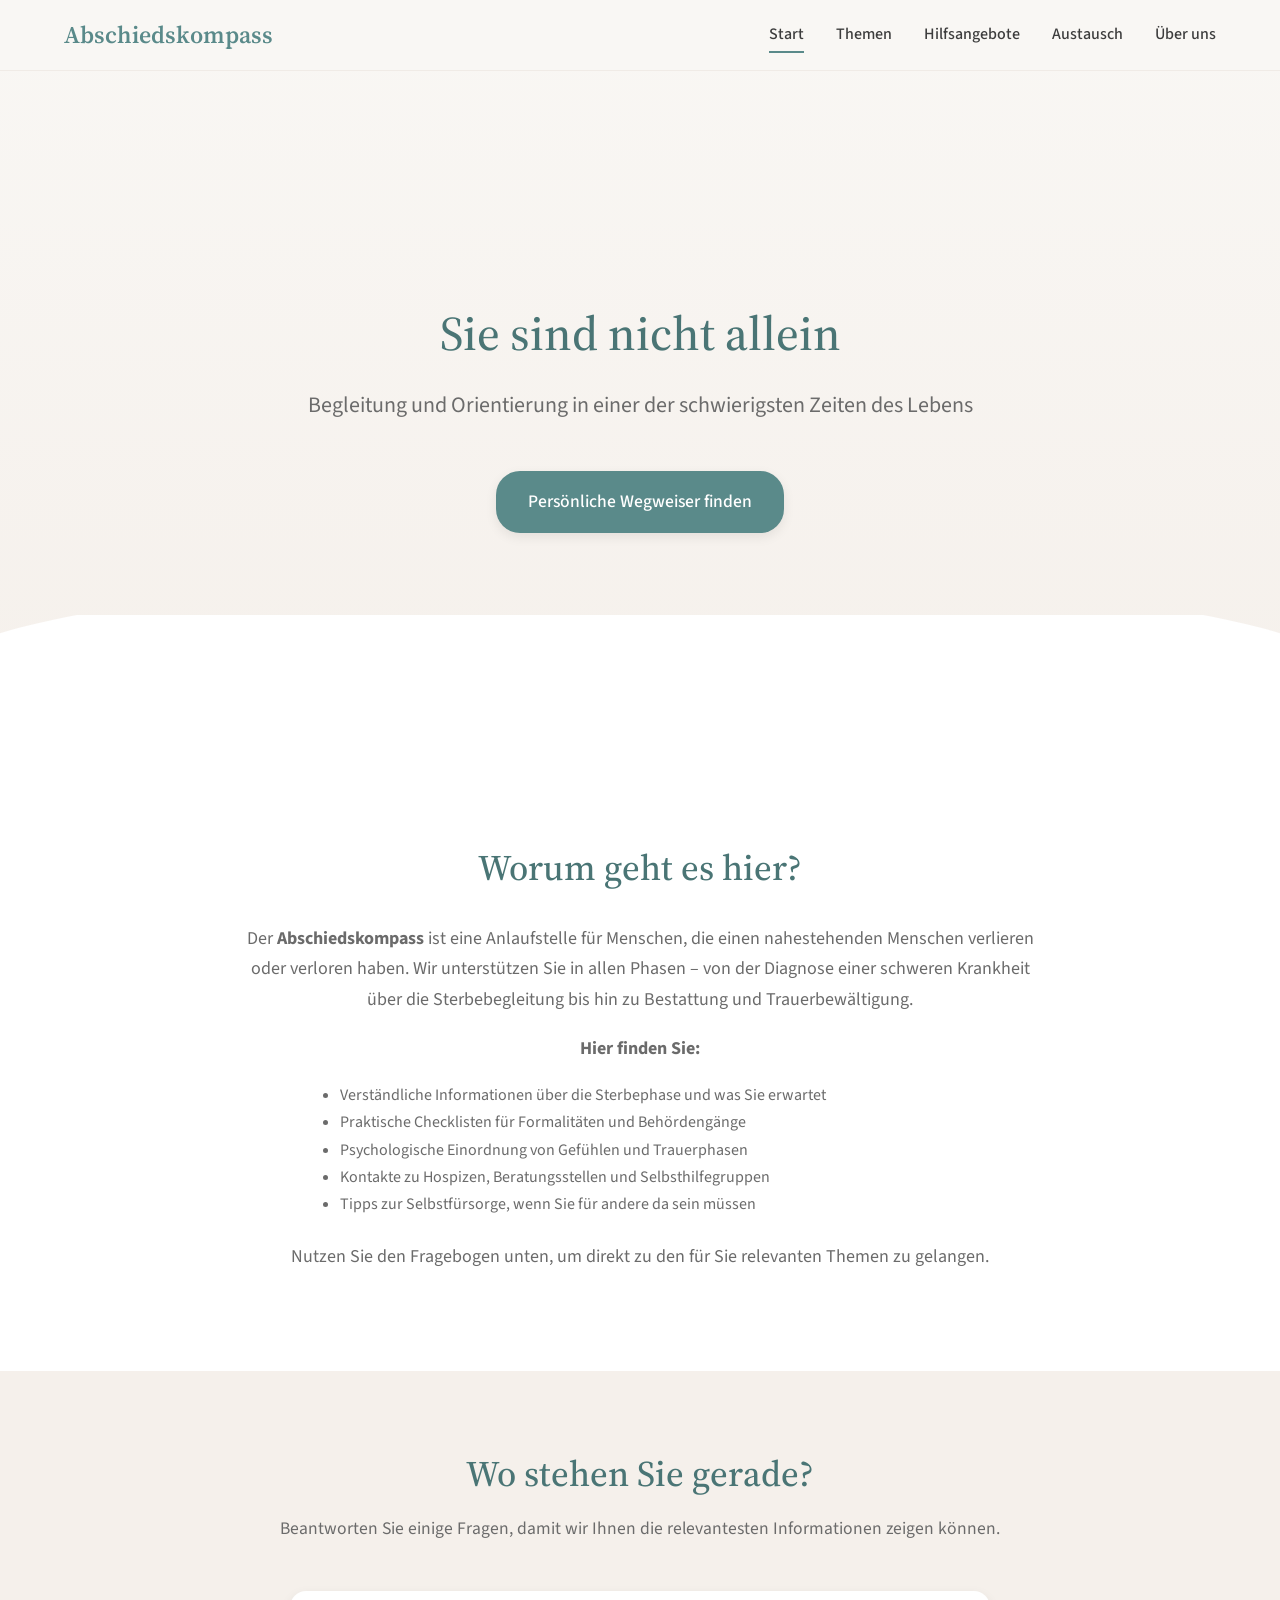
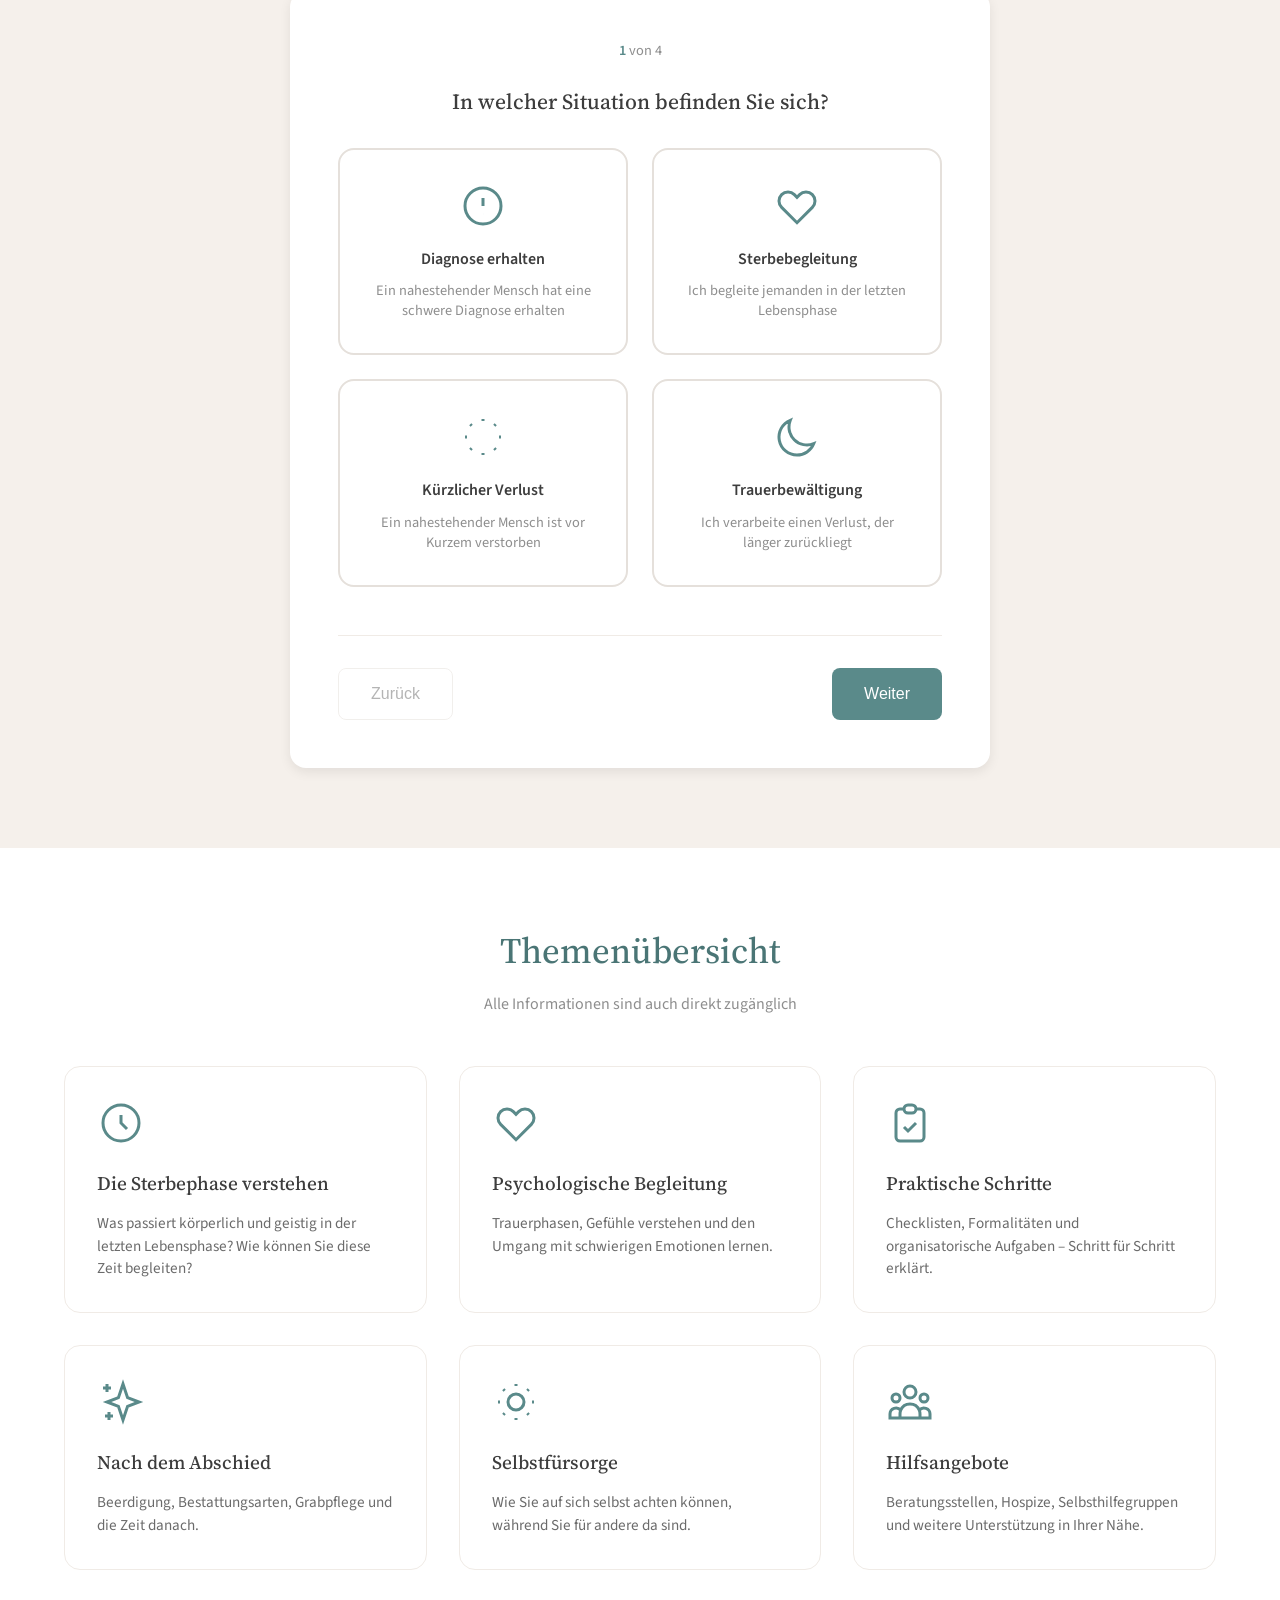
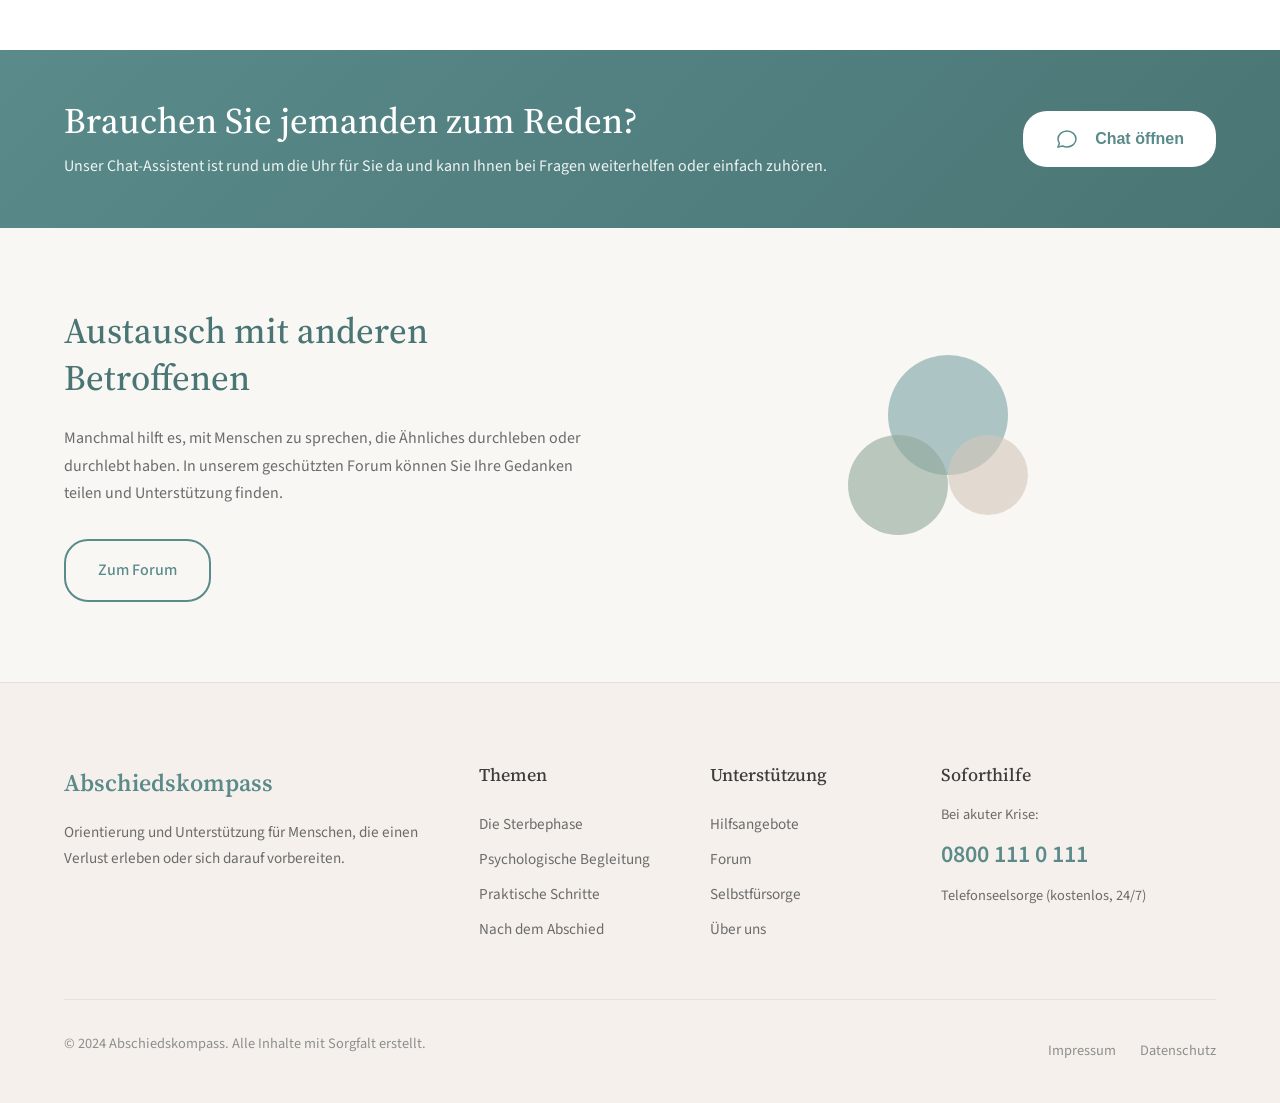
==== commit ce589faa: "Benenne Projekt in 'Abschiedskompass' um und verbessere Startseiten-Intro - Ändere Namen von 'Wegbeg" ====
--- a/index.html
+++ b/index.html
@@ -3,7 +3,7 @@
 <head>
     <meta charset="UTF-8">
     <meta name="viewport" content="width=device-width, initial-scale=1.0">
-    <title>Wegbegleitung - Unterstützung in Zeiten des Abschieds</title>
+    <title>Abschiedskompass - Orientierung in Zeiten von Verlust und Trauer</title>
     <link rel="stylesheet" href="css/style.css">
     <link rel="preconnect" href="https://fonts.googleapis.com">
     <link rel="preconnect" href="https://fonts.gstatic.com" crossorigin>
@@ -14,7 +14,7 @@
     <nav class="main-nav" id="mainNav">
         <div class="nav-container">
             <a href="index.html" class="nav-logo">
-                <span class="logo-text">Wegbegleitung</span>
+                <span class="logo-text">Abschiedskompass</span>
             </a>
             <button class="nav-toggle" id="navToggle" aria-label="Menü öffnen">
                 <span></span>
@@ -56,16 +56,25 @@
     <section class="intro-section">
         <div class="container">
             <div class="intro-content">
-                <h2>Ein Ort der Ruhe und Orientierung</h2>
+                <h2>Worum geht es hier?</h2>
                 <p>
-                    Wenn ein nahestehender Mensch im Sterben liegt oder verstorben ist,
-                    kann sich das Leben von einem Moment auf den anderen verändern.
-                    Gefühle von Überforderung, Hilflosigkeit und Trauer sind natürlich und menschlich.
+                    Der <strong>Abschiedskompass</strong> ist eine Anlaufstelle für Menschen,
+                    die einen nahestehenden Menschen verlieren oder verloren haben.
+                    Wir unterstützen Sie in allen Phasen – von der Diagnose einer schweren
+                    Krankheit über die Sterbebegleitung bis hin zu Bestattung und Trauerbewältigung.
                 </p>
                 <p>
-                    Diese Seite möchte Ihnen als verlässliche Begleitung dienen –
-                    mit Informationen, die Klarheit schaffen, und Ressourcen,
-                    die Ihnen in Ihrer persönlichen Situation weiterhelfen können.
+                    <strong>Hier finden Sie:</strong>
+                </p>
+                <ul style="text-align: left; max-width: 600px; margin: 0 auto 1.5rem; color: #6B6B6B;">
+                    <li>Verständliche Informationen über die Sterbephase und was Sie erwartet</li>
+                    <li>Praktische Checklisten für Formalitäten und Behördengänge</li>
+                    <li>Psychologische Einordnung von Gefühlen und Trauerphasen</li>
+                    <li>Kontakte zu Hospizen, Beratungsstellen und Selbsthilfegruppen</li>
+                    <li>Tipps zur Selbstfürsorge, wenn Sie für andere da sein müssen</li>
+                </ul>
+                <p>
+                    Nutzen Sie den Fragebogen unten, um direkt zu den für Sie relevanten Themen zu gelangen.
                 </p>
             </div>
         </div>
@@ -370,8 +379,8 @@
         <div class="container">
             <div class="footer-grid">
                 <div class="footer-brand">
-                    <span class="footer-logo">Wegbegleitung</span>
-                    <p>Eine Anlaufstelle für Menschen, die einen schweren Verlust erleben oder sich darauf vorbereiten.</p>
+                    <span class="footer-logo">Abschiedskompass</span>
+                    <p>Orientierung und Unterstützung für Menschen, die einen Verlust erleben oder sich darauf vorbereiten.</p>
                 </div>
                 <div class="footer-links">
                     <h4>Themen</h4>
@@ -399,7 +408,7 @@
                 </div>
             </div>
             <div class="footer-bottom">
-                <p>&copy; 2024 Wegbegleitung. Alle Inhalte mit Sorgfalt erstellt.</p>
+                <p>&copy; 2024 Abschiedskompass. Alle Inhalte mit Sorgfalt erstellt.</p>
                 <div class="footer-legal">
                     <a href="pages/impressum.html">Impressum</a>
                     <a href="pages/datenschutz.html">Datenschutz</a>
